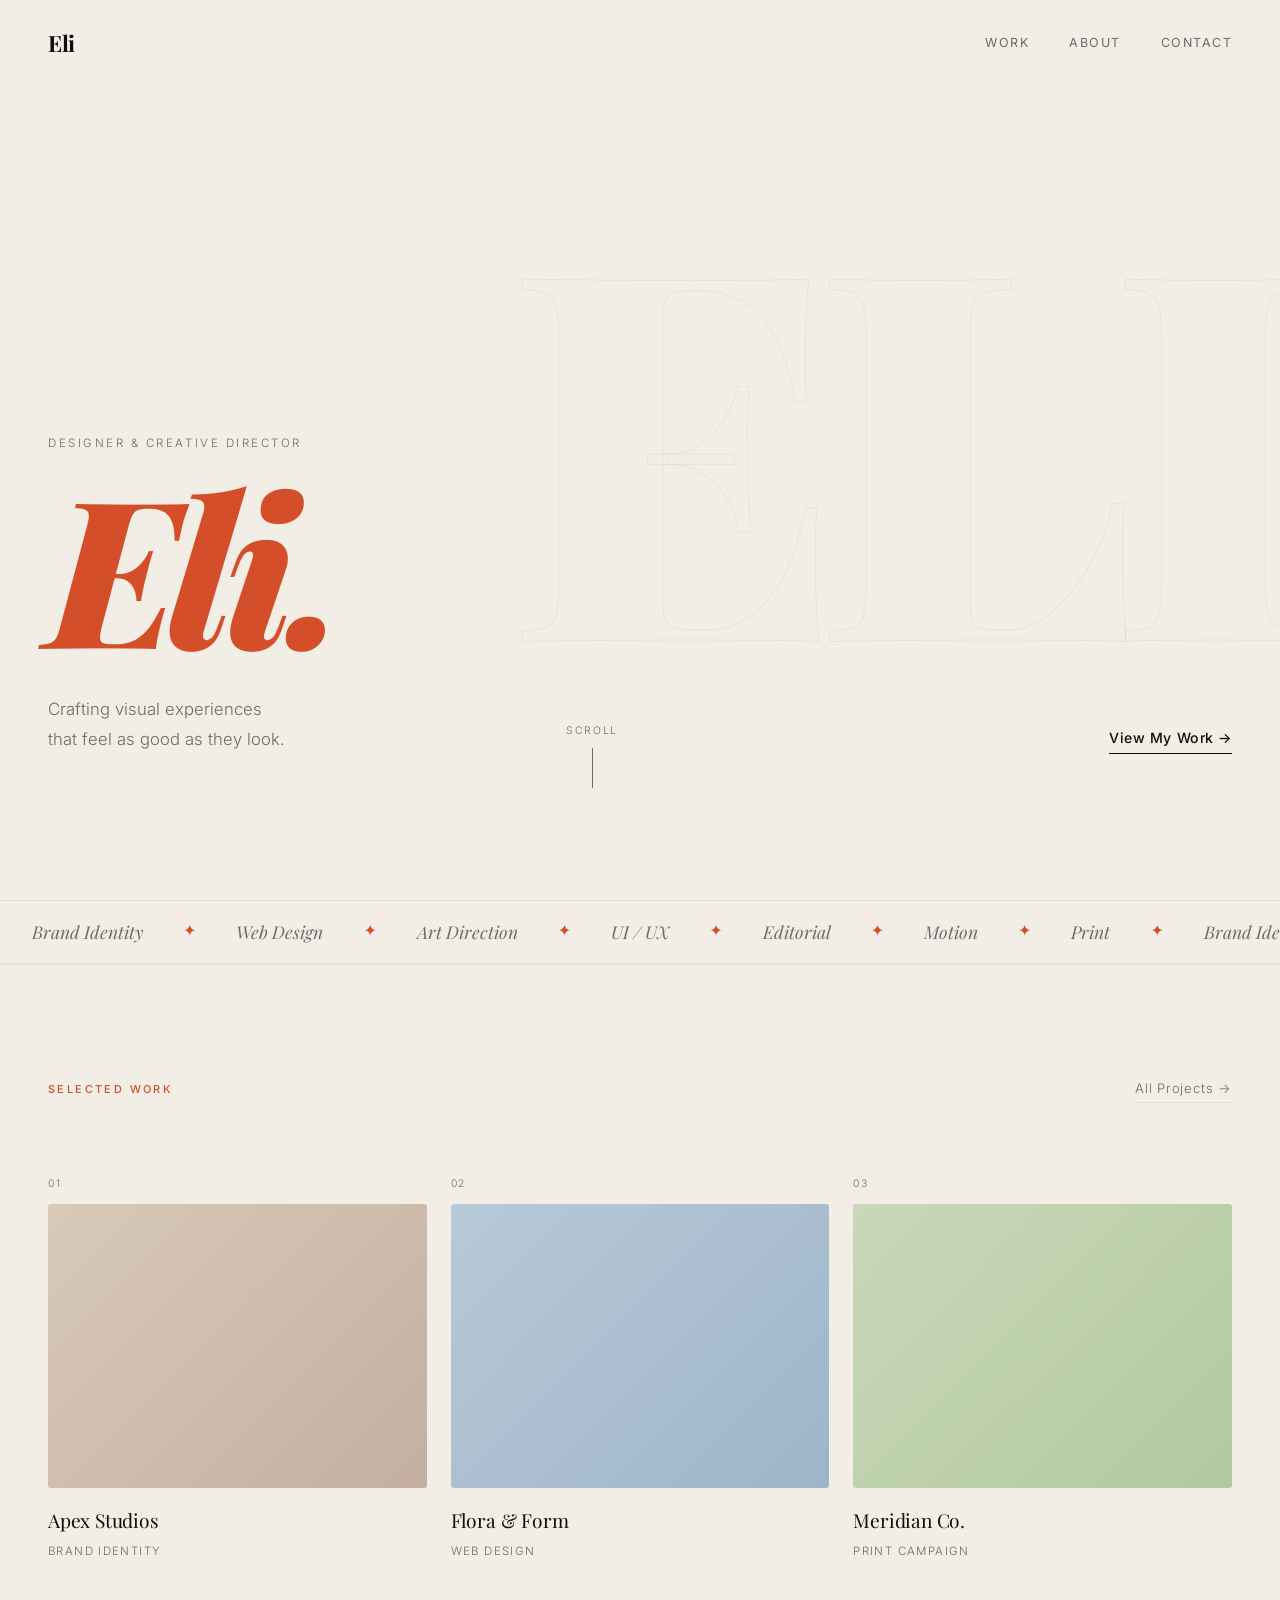
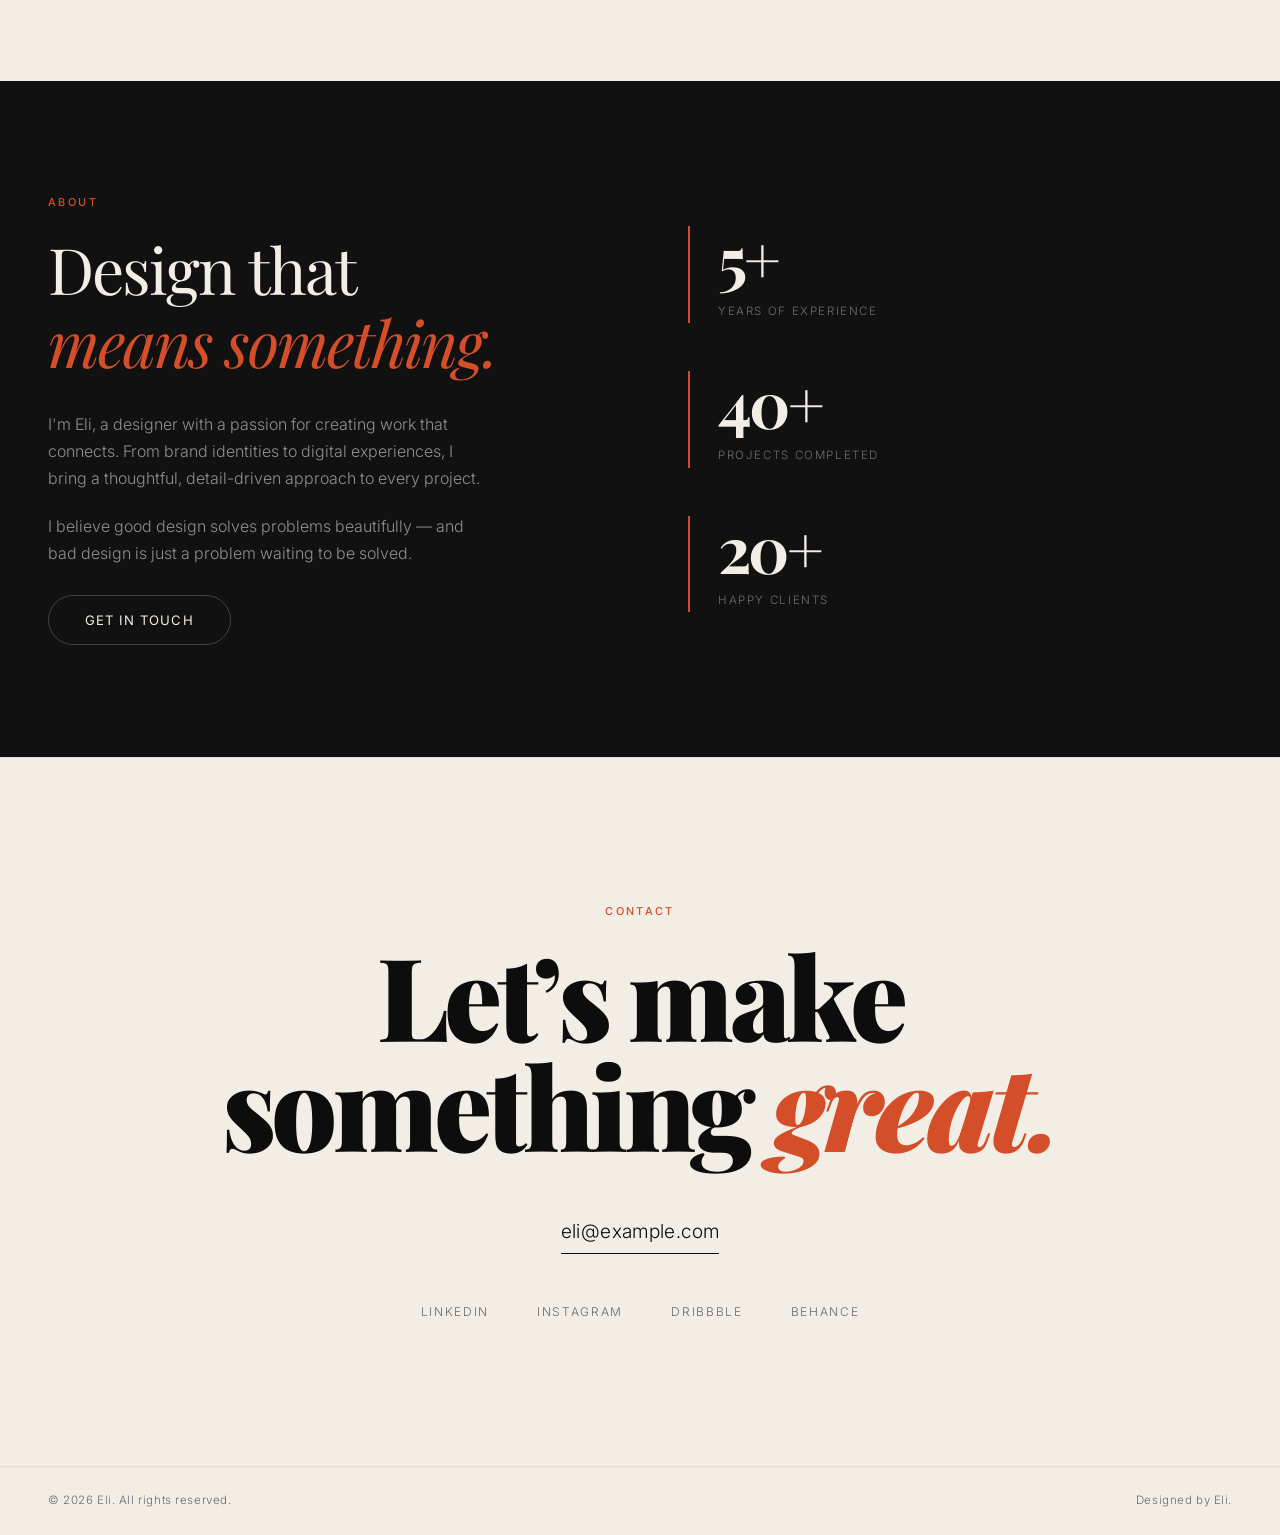
==== index.html @ 21c15f5b "first commit" ====
<!DOCTYPE html>
<html lang="en">
<head>
  <meta charset="UTF-8">
  <meta name="viewport" content="width=device-width, initial-scale=1.0">
  <meta name="description" content="Eli — Designer crafting visual experiences that feel as good as they look.">
  <title>Eli — Designer</title>
  <link rel="preconnect" href="https://fonts.googleapis.com">
  <link rel="preconnect" href="https://fonts.gstatic.com" crossorigin>
  <link href="https://fonts.googleapis.com/css2?family=Playfair+Display:ital,wght@0,400;0,700;0,900;1,400;1,700&family=Inter:wght@300;400;500&display=swap" rel="stylesheet">
  <link rel="stylesheet" href="css/style.css">
</head>
<body>

  <!-- ─── NAVIGATION ─── -->
  <nav class="nav">
    <a href="index.html" class="nav-logo">Eli</a>
    <div class="nav-links">
      <a href="pages/work/index.html">Work</a>
      <a href="pages/about/index.html">About</a>
      <a href="pages/contact/index.html">Contact</a>
    </div>
  </nav>

  <!-- ─── HERO ─── -->
  <section class="hero">
    <p class="hero-eyebrow">Designer &amp; Creative Director</p>
    <h1 class="hero-title"><em>Eli.</em></h1>
    <div class="hero-bottom">
      <p class="hero-sub">
        Crafting visual experiences<br>
        that feel as good as they look.
      </p>
      <a href="pages/work/index.html" class="hero-cta">View My Work &rarr;</a>
    </div>
    <span class="hero-scroll-hint">Scroll</span>
  </section>

  <!-- ─── MARQUEE TICKER ─── -->
  <div class="ticker" aria-hidden="true">
    <div class="ticker-track">
      <span class="ticker-item">Brand Identity</span><span class="ticker-sep">✦</span>
      <span class="ticker-item">Web Design</span><span class="ticker-sep">✦</span>
      <span class="ticker-item">Art Direction</span><span class="ticker-sep">✦</span>
      <span class="ticker-item">UI / UX</span><span class="ticker-sep">✦</span>
      <span class="ticker-item">Editorial</span><span class="ticker-sep">✦</span>
      <span class="ticker-item">Motion</span><span class="ticker-sep">✦</span>
      <span class="ticker-item">Print</span><span class="ticker-sep">✦</span>
      <!-- duplicate for seamless loop -->
      <span class="ticker-item">Brand Identity</span><span class="ticker-sep">✦</span>
      <span class="ticker-item">Web Design</span><span class="ticker-sep">✦</span>
      <span class="ticker-item">Art Direction</span><span class="ticker-sep">✦</span>
      <span class="ticker-item">UI / UX</span><span class="ticker-sep">✦</span>
      <span class="ticker-item">Editorial</span><span class="ticker-sep">✦</span>
      <span class="ticker-item">Motion</span><span class="ticker-sep">✦</span>
      <span class="ticker-item">Print</span><span class="ticker-sep">✦</span>
    </div>
  </div>

  <!-- ─── SELECTED WORK ─── -->
  <section class="section" id="work">
    <div class="section-header">
      <span class="section-label">Selected Work</span>
      <a href="pages/work/index.html" class="section-link">All Projects &rarr;</a>
    </div>

    <div class="work-grid">

      <article class="work-card">
        <div class="work-card-num">01</div>
        <div class="work-card-img" style="background: linear-gradient(135deg, #D8C9B8 0%, #C4AFA0 100%);"></div>
        <div class="work-card-info">
          <h3>Apex Studios</h3>
          <p>Brand Identity</p>
        </div>
      </article>

      <article class="work-card">
        <div class="work-card-num">02</div>
        <div class="work-card-img" style="background: linear-gradient(135deg, #B8C9D8 0%, #9EB5C8 100%);"></div>
        <div class="work-card-info">
          <h3>Flora &amp; Form</h3>
          <p>Web Design</p>
        </div>
      </article>

      <article class="work-card">
        <div class="work-card-num">03</div>
        <div class="work-card-img" style="background: linear-gradient(135deg, #C9D8B8 0%, #B2C9A0 100%);"></div>
        <div class="work-card-info">
          <h3>Meridian Co.</h3>
          <p>Print Campaign</p>
        </div>
      </article>

    </div>
  </section>

  <!-- ─── ABOUT ─── -->
  <section class="section section-about" id="about">
    <div class="about-grid">

      <div class="about-text">
        <span class="section-label">About</span>
        <h2 class="about-heading">Design that<br><em>means something.</em></h2>
        <p>I'm Eli, a designer with a passion for creating work that connects. From brand identities to digital experiences, I bring a thoughtful, detail-driven approach to every project.</p>
        <p>I believe good design solves problems beautifully — and bad design is just a problem waiting to be solved.</p>
        <a href="pages/contact/index.html" class="btn-outline">Get in Touch</a>
      </div>

      <div class="about-stats">
        <div class="about-stat">
          <span class="stat-num">5+</span>
          <span class="stat-label">Years of Experience</span>
        </div>
        <div class="about-stat">
          <span class="stat-num">40+</span>
          <span class="stat-label">Projects Completed</span>
        </div>
        <div class="about-stat">
          <span class="stat-num">20+</span>
          <span class="stat-label">Happy Clients</span>
        </div>
      </div>

    </div>
  </section>

  <!-- ─── CONTACT ─── -->
  <section class="section section-contact" id="contact">
    <span class="section-label">Contact</span>
    <h2 class="contact-heading">
      Let&rsquo;s make<br>something <em>great.</em>
    </h2>
    <a href="mailto:eli@example.com" class="contact-email">eli@example.com</a>
    <div class="contact-socials">
      <a href="#">LinkedIn</a>
      <a href="#">Instagram</a>
      <a href="#">Dribbble</a>
      <a href="#">Behance</a>
    </div>
  </section>

  <!-- ─── FOOTER ─── -->
  <footer class="footer">
    <span>&copy; 2026 Eli. All rights reserved.</span>
    <span>Designed by Eli.</span>
  </footer>

</body>
</html>
---- css/style.css ----
/* ─────────────────────────────────────────
   ELI — Personal Site
   ───────────────────────────────────────── */

/* RESET & BASE */
*, *::before, *::after {
  box-sizing: border-box;
  margin: 0;
  padding: 0;
}

:root {
  --cream:   #F2EDE5;
  --white:   #FFFFFF;
  --black:   #0D0D0D;
  --accent:  #D44E2A;
  --gray:    #6B6B6B;
  --light:   #E2DDD6;
  --dark-bg: #111111;

  --serif: 'Playfair Display', Georgia, serif;
  --sans:  'Inter', system-ui, -apple-system, sans-serif;
}

html {
  scroll-behavior: smooth;
  -webkit-font-smoothing: antialiased;
}

body {
  background: var(--cream);
  color: var(--black);
  font-family: var(--sans);
  font-weight: 300;
  line-height: 1.7;
  overflow-x: hidden;
}

a {
  color: inherit;
  text-decoration: none;
}

img {
  display: block;
  max-width: 100%;
}

/* ─── NAVIGATION ─── */
.nav {
  position: fixed;
  top: 0;
  left: 0;
  right: 0;
  z-index: 100;
  display: flex;
  justify-content: space-between;
  align-items: center;
  padding: 1.5rem 3rem;
  background: rgba(242, 237, 229, 0.85);
  backdrop-filter: blur(18px);
  -webkit-backdrop-filter: blur(18px);
  border-bottom: 1px solid transparent;
}

.nav-logo {
  font-family: var(--serif);
  font-size: 1.4rem;
  font-weight: 700;
  letter-spacing: -0.02em;
}

.nav-links {
  display: flex;
  gap: 2.5rem;
}

.nav-links a {
  font-size: 0.78rem;
  font-weight: 400;
  letter-spacing: 0.12em;
  text-transform: uppercase;
  color: var(--gray);
  position: relative;
  transition: color 0.3s;
}

.nav-links a::after {
  content: '';
  position: absolute;
  bottom: -3px;
  left: 0;
  width: 0;
  height: 1px;
  background: var(--black);
  transition: width 0.3s ease;
}

.nav-links a:hover {
  color: var(--black);
}

.nav-links a:hover::after {
  width: 100%;
}


/* ─── HERO ─── */
.hero {
  min-height: 100vh;
  display: flex;
  flex-direction: column;
  justify-content: flex-end;
  padding: 4rem 3rem 5rem;
  position: relative;
  overflow: hidden;
}

.hero-eyebrow {
  font-size: 0.72rem;
  letter-spacing: 0.22em;
  text-transform: uppercase;
  color: var(--gray);
  margin-bottom: 1.25rem;
  animation: fadeUp 0.9s ease both;
}

.hero-title {
  font-family: var(--serif);
  font-size: clamp(5.5rem, 16vw, 16rem);
  font-weight: 900;
  line-height: 0.88;
  letter-spacing: -0.04em;
  margin-bottom: 2.5rem;
  animation: fadeUp 0.9s 0.1s ease both;
}

.hero-title em {
  font-style: italic;
  color: var(--accent);
}

.hero-bottom {
  display: flex;
  align-items: flex-end;
  justify-content: space-between;
  gap: 2rem;
  flex-wrap: wrap;
}

.hero-sub {
  font-size: 1.05rem;
  color: var(--gray);
  max-width: 36ch;
  line-height: 1.8;
  animation: fadeUp 0.9s 0.2s ease both;
}

.hero-cta {
  display: inline-flex;
  align-items: center;
  gap: 0.6rem;
  font-size: 0.88rem;
  font-weight: 500;
  letter-spacing: 0.04em;
  border-bottom: 1.5px solid var(--black);
  padding-bottom: 0.2rem;
  transition: gap 0.35s ease;
  white-space: nowrap;
  animation: fadeUp 0.9s 0.3s ease both;
}

.hero-cta:hover {
  gap: 1.2rem;
}

.hero-scroll-hint {
  position: absolute;
  bottom: 2rem;
  right: 3rem;
  display: flex;
  flex-direction: column;
  align-items: center;
  gap: 0.5rem;
  font-size: 0.65rem;
  letter-spacing: 0.15em;
  text-transform: uppercase;
  color: var(--gray);
  animation: fadeUp 0.9s 0.5s ease both;
}

.hero-scroll-hint::after {
  content: '';
  display: block;
  width: 1px;
  height: 40px;
  background: var(--gray);
  animation: lineGrow 2s 1s ease-out both;
}

@keyframes lineGrow {
  from { height: 0; opacity: 0; }
  to   { height: 40px; opacity: 1; }
}

/* hero decorative background counter */
.hero::before {
  content: 'ELI';
  position: absolute;
  top: 50%;
  right: -0.02em;
  transform: translateY(-54%);
  font-family: var(--serif);
  font-size: clamp(20rem, 40vw, 50rem);
  font-weight: 900;
  line-height: 1;
  letter-spacing: -0.05em;
  color: transparent;
  -webkit-text-stroke: 1px rgba(0,0,0,0.05);
  pointer-events: none;
  user-select: none;
  z-index: 0;
}

.hero > * {
  position: relative;
  z-index: 1;
}


/* ─── ANIMATED TICKER / MARQUEE ─── */
.ticker {
  border-top: 1px solid var(--light);
  border-bottom: 1px solid var(--light);
  padding: 1rem 0;
  overflow: hidden;
  white-space: nowrap;
}

.ticker-track {
  display: inline-flex;
  gap: 0;
  animation: ticker 20s linear infinite;
}

.ticker-item {
  font-family: var(--serif);
  font-size: 1.1rem;
  font-style: italic;
  color: var(--gray);
  padding: 0 2rem;
}

.ticker-sep {
  color: var(--accent);
  padding: 0 0.5rem;
}

@keyframes ticker {
  from { transform: translateX(0); }
  to   { transform: translateX(-50%); }
}


/* ─── SECTIONS (SHARED) ─── */
.section {
  padding: 7rem 3rem;
  border-top: 1px solid var(--light);
}

.section-label {
  font-size: 0.68rem;
  letter-spacing: 0.22em;
  text-transform: uppercase;
  color: var(--accent);
  font-weight: 500;
  display: block;
  margin-bottom: 1.25rem;
}

.section-header {
  display: flex;
  justify-content: space-between;
  align-items: baseline;
  margin-bottom: 3.5rem;
}

.section-link {
  font-size: 0.82rem;
  letter-spacing: 0.06em;
  color: var(--gray);
  border-bottom: 1px solid var(--light);
  padding-bottom: 2px;
  transition: color 0.3s, border-color 0.3s;
}

.section-link:hover {
  color: var(--black);
  border-color: var(--black);
}


/* ─── WORK GRID (HOME) ─── */
.work-grid {
  display: grid;
  grid-template-columns: repeat(3, 1fr);
  gap: 1.5rem;
}

.work-card {
  cursor: pointer;
  position: relative;
}

.work-card-num {
  font-size: 0.65rem;
  letter-spacing: 0.15em;
  color: var(--gray);
  margin-bottom: 0.75rem;
}

.work-card-img {
  width: 100%;
  aspect-ratio: 4 / 3;
  border-radius: 3px;
  transition: transform 0.5s ease, filter 0.5s ease;
  overflow: hidden;
}

.work-card:hover .work-card-img {
  transform: scale(0.97);
  filter: brightness(0.9);
}

.work-card-info {
  padding: 1rem 0 0.5rem;
}

.work-card-info h3 {
  font-family: var(--serif);
  font-size: 1.2rem;
  font-weight: 400;
  letter-spacing: -0.01em;
  margin-bottom: 0.3rem;
}

.work-card-info p {
  font-size: 0.72rem;
  letter-spacing: 0.12em;
  text-transform: uppercase;
  color: var(--gray);
}


/* ─── ABOUT (DARK) ─── */
.section-about {
  background: var(--dark-bg);
  color: var(--cream);
  border-top: none;
}

.about-grid {
  display: grid;
  grid-template-columns: 1fr 1fr;
  gap: 6rem;
  align-items: center;
}

.about-text .section-label {
  color: var(--accent);
}

.about-heading {
  font-family: var(--serif);
  font-size: clamp(2.8rem, 5vw, 4.5rem);
  font-weight: 400;
  line-height: 1.15;
  letter-spacing: -0.03em;
  margin: 0.75rem 0 2rem;
}

.about-heading em {
  font-style: italic;
  color: var(--accent);
}

.about-text p {
  color: #909090;
  margin-bottom: 1.25rem;
  max-width: 44ch;
  font-size: 1rem;
}

.btn-outline {
  display: inline-block;
  margin-top: 0.5rem;
  padding: 0.8rem 2.25rem;
  border: 1px solid rgba(255, 255, 255, 0.2);
  border-radius: 100px;
  font-size: 0.82rem;
  font-weight: 400;
  letter-spacing: 0.08em;
  text-transform: uppercase;
  transition: background 0.35s, color 0.35s, border-color 0.35s;
}

.btn-outline:hover {
  background: var(--cream);
  color: var(--black);
  border-color: var(--cream);
}

.about-stats {
  display: flex;
  flex-direction: column;
  gap: 3rem;
}

.about-stat {
  border-left: 2px solid var(--accent);
  padding-left: 1.75rem;
}

.stat-num {
  display: block;
  font-family: var(--serif);
  font-size: 4rem;
  font-weight: 700;
  line-height: 1;
  letter-spacing: -0.04em;
  margin-bottom: 0.35rem;
}

.stat-label {
  font-size: 0.72rem;
  letter-spacing: 0.14em;
  text-transform: uppercase;
  color: #707070;
}


/* ─── CONTACT ─── */
.section-contact {
  text-align: center;
  padding: 9rem 3rem;
  border-top: 1px solid var(--light);
}

.contact-heading {
  font-family: var(--serif);
  font-size: clamp(3.5rem, 9vw, 8rem);
  font-weight: 900;
  line-height: 0.95;
  letter-spacing: -0.04em;
  margin: 0.75rem 0 3.5rem;
}

.contact-heading em {
  font-style: italic;
  color: var(--accent);
}

.contact-email {
  display: inline-block;
  font-size: 1.2rem;
  letter-spacing: 0.02em;
  border-bottom: 1.5px solid var(--black);
  padding-bottom: 0.3rem;
  margin-bottom: 3rem;
  transition: color 0.3s, border-color 0.3s;
}

.contact-email:hover {
  color: var(--accent);
  border-color: var(--accent);
}

.contact-socials {
  display: flex;
  justify-content: center;
  gap: 3rem;
}

.contact-socials a {
  font-size: 0.75rem;
  letter-spacing: 0.14em;
  text-transform: uppercase;
  color: var(--gray);
  transition: color 0.3s;
}

.contact-socials a:hover {
  color: var(--black);
}


/* ─── FOOTER ─── */
.footer {
  display: flex;
  justify-content: space-between;
  align-items: center;
  padding: 1.5rem 3rem;
  border-top: 1px solid var(--light);
  font-size: 0.72rem;
  color: var(--gray);
  letter-spacing: 0.05em;
}

.footer a {
  transition: color 0.3s;
}

.footer a:hover {
  color: var(--black);
}


/* ─── WORK PAGE ─── */
.work-page-hero {
  padding: 11rem 3rem 4rem;
  border-bottom: 1px solid var(--light);
}

.work-page-hero h1 {
  font-family: var(--serif);
  font-size: clamp(4rem, 10vw, 9rem);
  font-weight: 900;
  letter-spacing: -0.04em;
  line-height: 0.9;
  margin-bottom: 2rem;
}

.work-page-hero p {
  color: var(--gray);
  max-width: 52ch;
  font-size: 1.05rem;
  line-height: 1.8;
}

.project-grid {
  display: grid;
  grid-template-columns: repeat(2, 1fr);
  gap: 0;
}

.project-card {
  padding: 3rem;
  border-bottom: 1px solid var(--light);
  cursor: pointer;
  position: relative;
  transition: background 0.3s;
}

.project-card:nth-child(odd) {
  border-right: 1px solid var(--light);
}

.project-card:hover {
  background: rgba(255,255,255,0.4);
}

.project-card-img {
  width: 100%;
  aspect-ratio: 16 / 9;
  border-radius: 3px;
  margin-bottom: 1.75rem;
  transition: transform 0.5s ease;
  overflow: hidden;
}

.project-card:hover .project-card-img {
  transform: scale(0.98);
}

.project-meta {
  display: flex;
  justify-content: space-between;
  align-items: baseline;
  margin-bottom: 0.75rem;
}

.project-num {
  font-size: 0.65rem;
  letter-spacing: 0.15em;
  color: var(--gray);
}

.project-tag {
  font-size: 0.68rem;
  letter-spacing: 0.14em;
  text-transform: uppercase;
  color: var(--accent);
  font-weight: 500;
}

.project-card h3 {
  font-family: var(--serif);
  font-size: 1.6rem;
  font-weight: 400;
  letter-spacing: -0.02em;
  line-height: 1.2;
  margin-bottom: 0.5rem;
}

.project-card p {
  font-size: 0.9rem;
  color: var(--gray);
  max-width: 40ch;
}

.project-arrow {
  position: absolute;
  bottom: 3rem;
  right: 3rem;
  font-size: 1.1rem;
  color: var(--gray);
  transform: translateX(-8px);
  opacity: 0;
  transition: opacity 0.3s, transform 0.3s;
}

.project-card:hover .project-arrow {
  opacity: 1;
  transform: translateX(0);
}


/* ─── ABOUT PAGE ─── */
.about-page-hero {
  padding: 11rem 3rem 5rem;
  border-bottom: 1px solid var(--light);
}

.about-page-title {
  font-family: var(--serif);
  font-size: clamp(4.5rem, 11vw, 10rem);
  font-weight: 900;
  line-height: 0.9;
  letter-spacing: -0.04em;
  margin-top: 1.25rem;
}

.about-page-title em {
  font-style: italic;
  color: var(--accent);
}

.about-intro {
  display: grid;
  grid-template-columns: 1fr 1fr;
  gap: 6rem;
  padding: 6rem 3rem;
  border-bottom: 1px solid var(--light);
  align-items: start;
}

.about-img-placeholder {
  width: 100%;
  aspect-ratio: 3 / 4;
  border-radius: 4px;
  background: linear-gradient(160deg, #D8C9B8 0%, #B8A898 60%, #C4AFA0 100%);
}

.about-large-text {
  font-family: var(--serif);
  font-size: clamp(1.4rem, 2.5vw, 2rem);
  font-weight: 400;
  line-height: 1.4;
  letter-spacing: -0.02em;
  margin-bottom: 1.75rem;
}

.about-intro-text p {
  color: var(--gray);
  margin-bottom: 1.25rem;
  max-width: 48ch;
  font-size: 0.98rem;
}

.about-caps-section {
  border-top: 1px solid var(--light);
}

.caps-grid {
  display: grid;
  grid-template-columns: repeat(3, 1fr);
  gap: 3rem 4rem;
}

.cap-item {
  border-top: 1.5px solid var(--light);
  padding-top: 1.5rem;
}

.cap-num {
  display: block;
  font-size: 0.65rem;
  letter-spacing: 0.15em;
  color: var(--gray);
  margin-bottom: 0.9rem;
}

.cap-item h3 {
  font-family: var(--serif);
  font-size: 1.3rem;
  font-weight: 400;
  letter-spacing: -0.02em;
  margin-bottom: 0.6rem;
}

.cap-item p {
  font-size: 0.88rem;
  color: var(--gray);
  line-height: 1.75;
  max-width: 32ch;
}

.section-dark {
  background: var(--dark-bg);
  color: var(--cream);
  border-top: none;
}

.section-dark .section-label {
  color: var(--accent);
}

.about-experience {
  padding: 6rem 3rem;
}

.timeline {
  margin-top: 3rem;
  display: flex;
  flex-direction: column;
  gap: 0;
}

.timeline-item {
  display: grid;
  grid-template-columns: 220px 1fr;
  gap: 2rem;
  padding: 2.5rem 0;
  border-top: 1px solid rgba(255,255,255,0.1);
}

.timeline-year {
  font-size: 0.75rem;
  letter-spacing: 0.1em;
  color: #707070;
  padding-top: 0.25rem;
}

.timeline-content h3 {
  font-family: var(--serif);
  font-size: 1.5rem;
  font-weight: 400;
  letter-spacing: -0.02em;
  margin-bottom: 0.25rem;
}

.timeline-place {
  display: block;
  font-size: 0.78rem;
  letter-spacing: 0.1em;
  text-transform: uppercase;
  color: var(--accent);
  margin-bottom: 0.9rem;
}

.timeline-content p {
  font-size: 0.92rem;
  color: #909090;
  max-width: 52ch;
  line-height: 1.75;
}

.about-cta-band {
  display: flex;
  justify-content: space-between;
  align-items: center;
  padding: 4rem 3rem;
  border-top: 1px solid var(--light);
  border-bottom: 1px solid var(--light);
  gap: 2rem;
  flex-wrap: wrap;
}

.about-cta-text {
  font-family: var(--serif);
  font-size: clamp(1.8rem, 3.5vw, 3rem);
  font-weight: 400;
  letter-spacing: -0.02em;
}


/* ─── CONTACT PAGE ─── */
.contact-page-hero {
  padding: 11rem 3rem 5rem;
  border-bottom: 1px solid var(--light);
}

.contact-page-title {
  font-family: var(--serif);
  font-size: clamp(4.5rem, 11vw, 10rem);
  font-weight: 900;
  line-height: 0.9;
  letter-spacing: -0.04em;
  margin: 1.25rem 0 2rem;
}

.contact-page-title em {
  font-style: italic;
  color: var(--accent);
}

.contact-page-sub {
  font-size: 1.05rem;
  color: var(--gray);
  line-height: 1.8;
}

.contact-body {
  display: grid;
  grid-template-columns: 1fr 1.6fr;
  gap: 0;
  min-height: 70vh;
}

.contact-direct {
  padding: 5rem 3rem;
  border-right: 1px solid var(--light);
  display: flex;
  flex-direction: column;
  gap: 3rem;
}

.contact-direct-group {
  display: flex;
  flex-direction: column;
  gap: 0.5rem;
}

.contact-direct-label {
  font-size: 0.68rem;
  letter-spacing: 0.18em;
  text-transform: uppercase;
  color: var(--gray);
}

.contact-direct-value {
  font-size: 1rem;
  font-weight: 400;
  letter-spacing: -0.01em;
  transition: color 0.3s;
}

a.contact-direct-value {
  border-bottom: 1.5px solid var(--black);
  padding-bottom: 1px;
  display: inline-block;
}

a.contact-direct-value:hover {
  color: var(--accent);
  border-color: var(--accent);
}

.contact-available {
  display: inline-flex;
  align-items: center;
  gap: 0.55rem;
  color: #3A9E6F;
}

.avail-dot {
  display: inline-block;
  width: 7px;
  height: 7px;
  background: #3A9E6F;
  border-radius: 50%;
  animation: pulse 2.4s ease-in-out infinite;
}

@keyframes pulse {
  0%, 100% { opacity: 1; transform: scale(1); }
  50% { opacity: 0.5; transform: scale(0.75); }
}

.contact-social-list {
  display: flex;
  flex-direction: column;
  gap: 0.75rem;
}

.contact-social-links {
  display: flex;
  flex-direction: column;
  gap: 0.5rem;
}

.contact-social-links a {
  font-size: 0.88rem;
  color: var(--gray);
  transition: color 0.3s;
}

.contact-social-links a:hover {
  color: var(--black);
}

.contact-form {
  padding: 5rem 4rem;
  display: flex;
  flex-direction: column;
  gap: 1.75rem;
}

.form-row {
  display: grid;
  grid-template-columns: 1fr 1fr;
  gap: 1.5rem;
}

.form-group {
  display: flex;
  flex-direction: column;
  gap: 0.5rem;
}

.form-group label {
  font-size: 0.68rem;
  letter-spacing: 0.15em;
  text-transform: uppercase;
  color: var(--gray);
}

.form-group input,
.form-group textarea {
  background: transparent;
  border: none;
  border-bottom: 1.5px solid var(--light);
  padding: 0.75rem 0;
  font-family: var(--sans);
  font-size: 0.95rem;
  font-weight: 300;
  color: var(--black);
  outline: none;
  transition: border-color 0.3s;
  resize: vertical;
  width: 100%;
}

.form-group input::placeholder,
.form-group textarea::placeholder {
  color: #BBBBB9;
}

.form-group input:focus,
.form-group textarea:focus {
  border-color: var(--black);
}

.form-submit {
  align-self: flex-start;
  display: inline-flex;
  align-items: center;
  gap: 0.7rem;
  background: var(--black);
  color: var(--cream);
  border: none;
  padding: 1rem 2.5rem;
  font-family: var(--sans);
  font-size: 0.82rem;
  font-weight: 400;
  letter-spacing: 0.08em;
  text-transform: uppercase;
  cursor: pointer;
  border-radius: 100px;
  transition: background 0.35s, color 0.35s, gap 0.35s;
}

.form-submit:hover {
  background: var(--accent);
  gap: 1.2rem;
}


/* ─── ANIMATIONS ─── */
@keyframes fadeUp {
  from {
    opacity: 0;
    transform: translateY(28px);
  }
  to {
    opacity: 1;
    transform: translateY(0);
  }
}


/* ─── RESPONSIVE ─── */
@media (max-width: 900px) {
  .nav {
    padding: 1.25rem 1.5rem;
  }

  .nav-links {
    gap: 1.5rem;
  }

  .hero {
    padding: 2rem 1.5rem 4rem;
  }

  .hero-scroll-hint {
    display: none;
  }

  .section {
    padding: 5rem 1.5rem;
  }

  .work-grid {
    grid-template-columns: 1fr 1fr;
  }

  .about-grid {
    grid-template-columns: 1fr;
    gap: 3rem;
  }

  .about-stats {
    flex-direction: row;
    flex-wrap: wrap;
    gap: 2rem;
  }

  .section-contact {
    padding: 6rem 1.5rem;
  }

  .project-grid {
    grid-template-columns: 1fr;
  }

  .project-card:nth-child(odd) {
    border-right: none;
  }

  .work-page-hero {
    padding: 8rem 1.5rem 3rem;
  }

  .footer {
    padding: 1.25rem 1.5rem;
    flex-direction: column;
    gap: 0.5rem;
    text-align: center;
  }

  /* About page */
  .about-page-hero {
    padding: 8rem 1.5rem 3rem;
  }

  .about-intro {
    grid-template-columns: 1fr;
    gap: 2.5rem;
    padding: 4rem 1.5rem;
  }

  .caps-grid {
    grid-template-columns: 1fr 1fr;
    gap: 2rem;
  }

  .about-experience {
    padding: 4rem 1.5rem;
  }

  .timeline-item {
    grid-template-columns: 1fr;
    gap: 0.5rem;
  }

  .about-cta-band {
    padding: 3rem 1.5rem;
    flex-direction: column;
    align-items: flex-start;
  }

  /* Contact page */
  .contact-page-hero {
    padding: 8rem 1.5rem 3rem;
  }

  .contact-body {
    grid-template-columns: 1fr;
  }

  .contact-direct {
    padding: 3rem 1.5rem;
    border-right: none;
    border-bottom: 1px solid var(--light);
  }

  .contact-form {
    padding: 3rem 1.5rem;
  }

  .form-row {
    grid-template-columns: 1fr;
  }
}

@media (max-width: 580px) {
  .work-grid {
    grid-template-columns: 1fr;
  }

  .contact-socials {
    gap: 1.5rem;
  }

  .section-header {
    flex-direction: column;
    gap: 0.75rem;
  }

  .caps-grid {
    grid-template-columns: 1fr;
  }
}
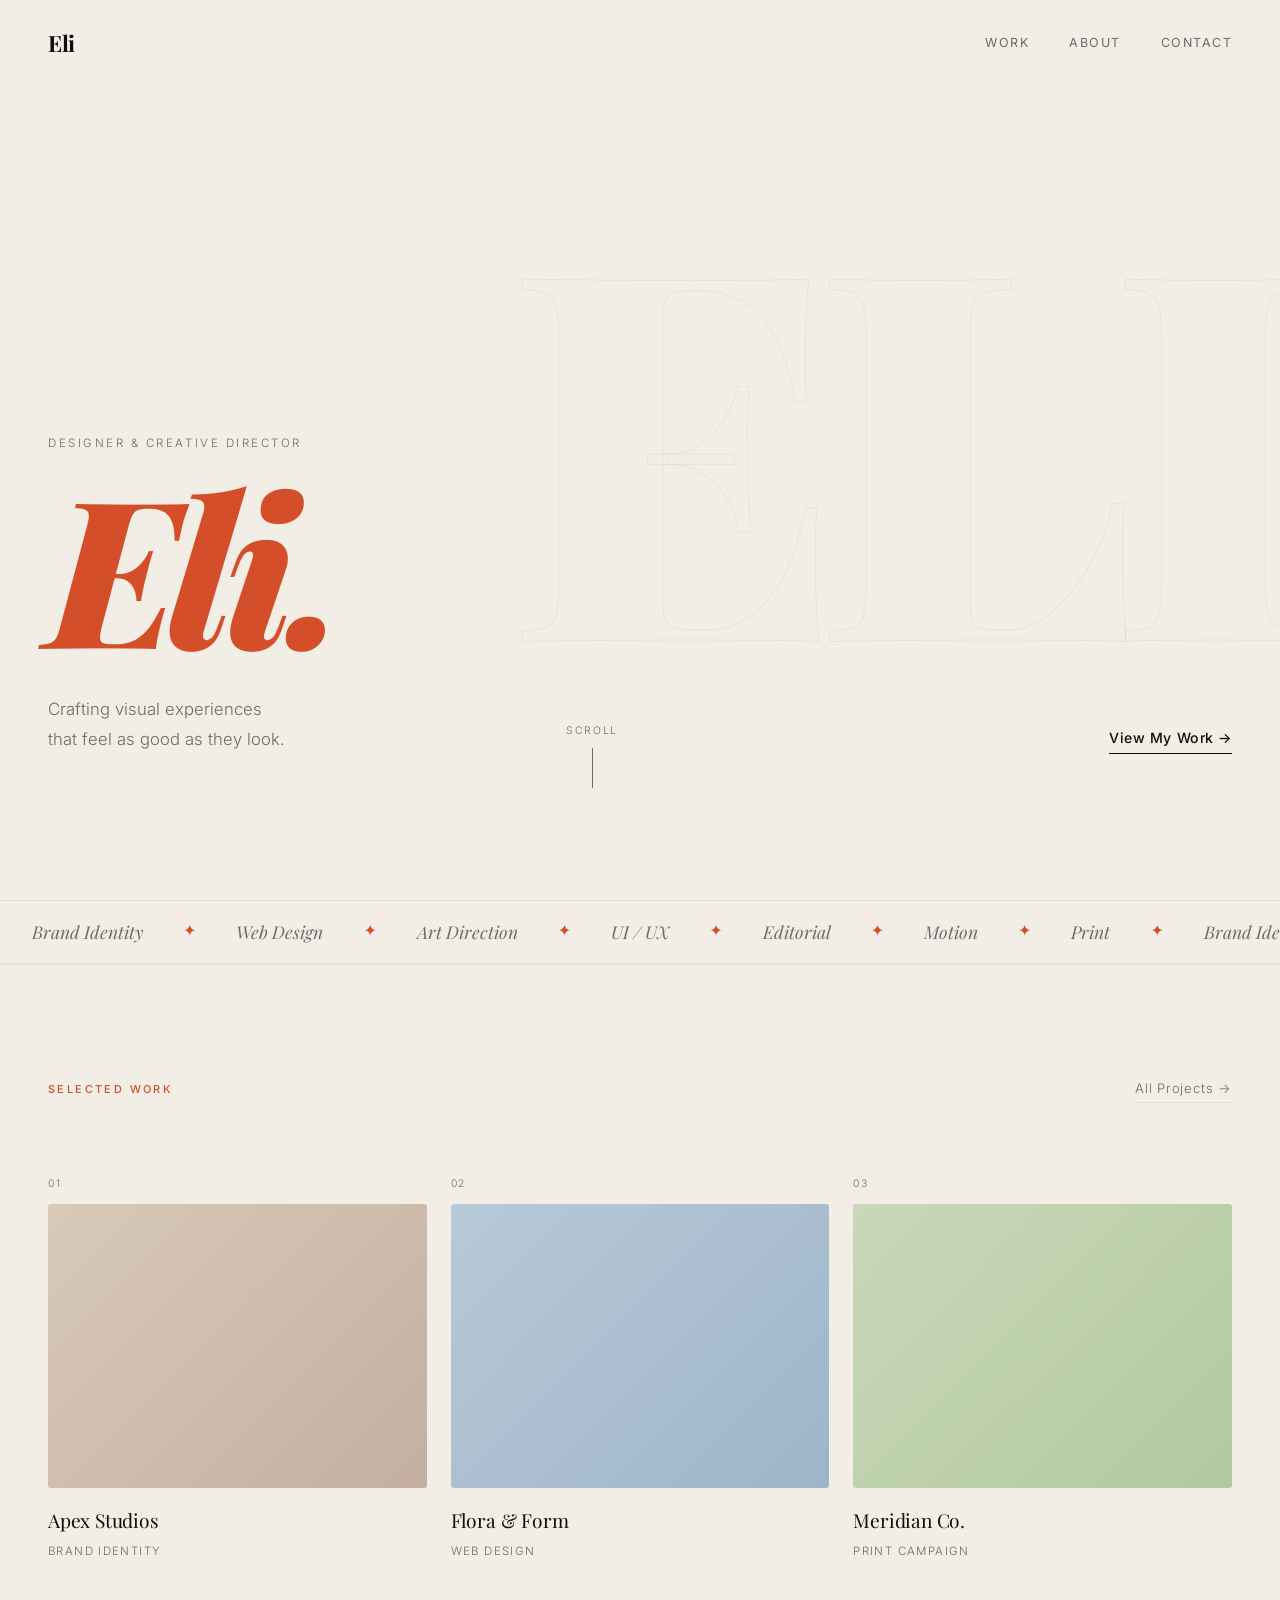
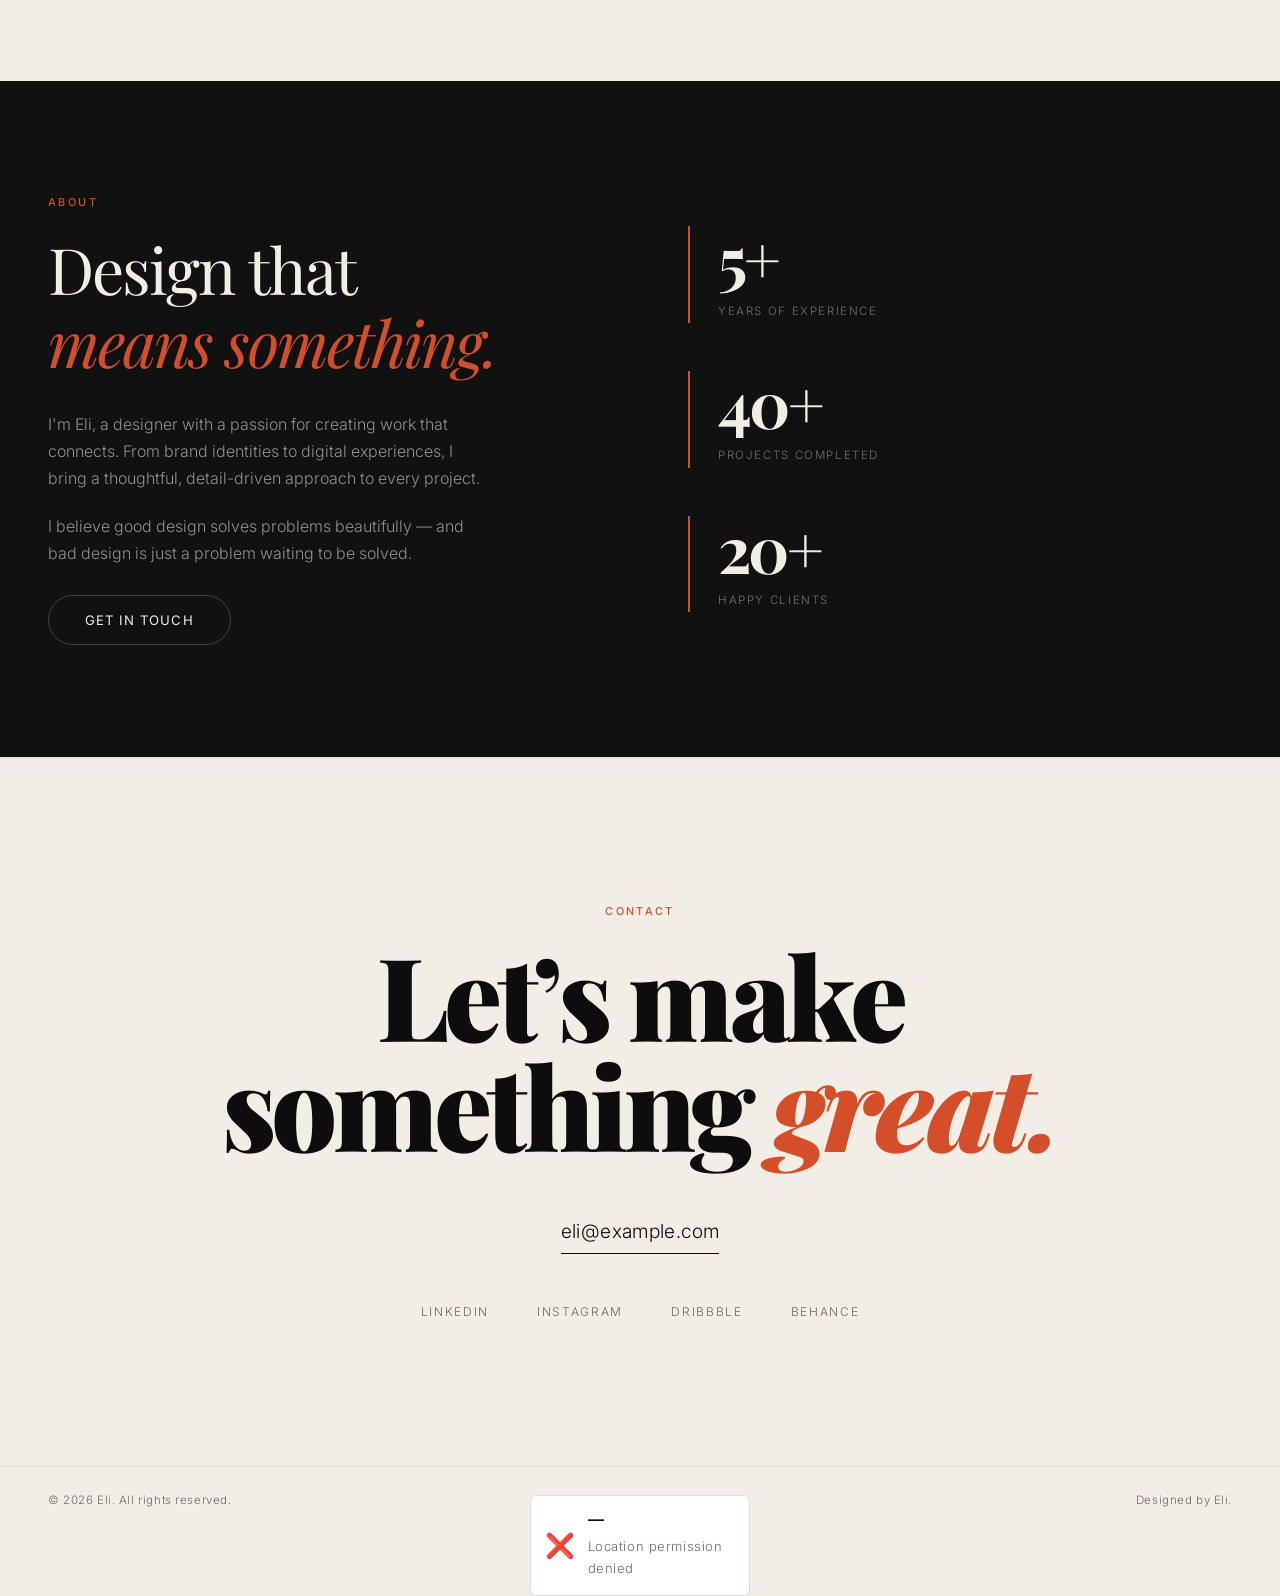
==== commit 1127fd4a: "weather widget" ====
--- a/index.html
+++ b/index.html
@@ -9,6 +9,20 @@
   <link rel="preconnect" href="https://fonts.gstatic.com" crossorigin>
   <link href="https://fonts.googleapis.com/css2?family=Playfair+Display:ital,wght@0,400;0,700;0,900;1,400;1,700&family=Inter:wght@300;400;500&display=swap" rel="stylesheet">
   <link rel="stylesheet" href="css/style.css">
+  <style>
+    /* Minimal weather styles that reuse site variables for a cohesive look */
+    .weather-card{display:inline-flex;align-items:center;gap:12px;background:var(--white);padding:10px 14px;border-radius:6px;border:1px solid var(--light);font-family:var(--sans);color:var(--black);max-width:220px}
+    .weather-emoji{font-size:24px;line-height:1}
+    .weather-info{display:flex;flex-direction:column}
+    .weather-temp{font-weight:600;font-size:16px}
+    .weather-desc{font-size:13px;color:var(--gray);margin-top:2px}
+    .weather-meta{font-size:11px;color:#909090;margin-top:6px}
+    @media (max-width:720px){.weather-card{max-width:160px;padding:8px 10px}}
+    /* center the widget in the footer on the homepage */
+    .footer{position:relative}
+    .footer .footer-weather{position:absolute;left:50%;top:calc(1.5rem + 4px);transform:translateX(-50%);z-index:2}
+    @media (max-width:720px){.footer .footer-weather{position:static;margin-top:0.75rem;transform:none}}
+  </style>
 </head>
 <body>
 
@@ -145,7 +159,74 @@
   <footer class="footer">
     <span>&copy; 2026 Eli. All rights reserved.</span>
     <span>Designed by Eli.</span>
+    <!-- Footer-centered weather widget (homepage only) -->
+    <div id="weather" class="weather-card footer-weather" aria-live="polite" title="Current weather based on your browser location">
+      <div class="weather-emoji" id="weather-emoji">⏳</div>
+      <div class="weather-info">
+        <div class="weather-temp" id="weather-temp">—°F</div>
+        <div class="weather-desc" id="weather-desc">Loading…</div>
+        <div class="weather-meta" id="weather-meta"></div>
+      </div>
+    </div>
   </footer>
-
+</body>
+<script>
+// Weather widget: fetches current weather from Open-Meteo using browser geolocation
+(function(){
+  const elTemp = document.getElementById('weather-temp');
+  const elDesc = document.getElementById('weather-desc');
+  const elEmoji = document.getElementById('weather-emoji');
+  const elMeta = document.getElementById('weather-meta');
+
+  function codeToEmoji(code){
+    if(code === 0) return '☀️';
+    if(code >= 1 && code <= 3) return '🌤️';
+    if(code >= 45 && code <= 48) return '🌫️';
+    if((code >= 51 && code <= 67) || (code >= 80 && code <= 82)) return '🌧️';
+    if(code >= 71 && code <= 77) return '❄️';
+    if(code >= 95 && code <= 99) return '⛈️';
+    return '☁️';
+  }
+
+  function codeToDesc(code){
+    if(code === 0) return 'Clear';
+    if(code >= 1 && code <= 3) return 'Partly cloudy';
+    if(code >= 45 && code <= 48) return 'Fog';
+    if((code >= 51 && code <= 67) || (code >= 80 && code <= 82)) return 'Rain';
+    if(code >= 71 && code <= 77) return 'Snow';
+    if(code >= 95 && code <= 99) return 'Thunderstorm';
+    return 'Cloudy';
+  }
+
+  function setLoading(){ elTemp.textContent='—°F'; elDesc.textContent='Loading…'; elEmoji.textContent='⏳'; elMeta.textContent=''; }
+  function setError(msg){ elTemp.textContent='—'; elDesc.textContent=msg; elEmoji.textContent='❌'; elMeta.textContent=''; }
+
+  setLoading();
+
+  if(!navigator.geolocation){ setError('Geolocation not supported'); return; }
+
+  navigator.geolocation.getCurrentPosition(async (pos) => {
+    try{
+      const lat = pos.coords.latitude;
+      const lon = pos.coords.longitude;
+      const url = `https://api.open-meteo.com/v1/forecast?latitude=${lat}&longitude=${lon}&current_weather=true&temperature_unit=fahrenheit&timezone=auto`;
+      const resp = await fetch(url);
+      if(!resp.ok) throw new Error('Network error');
+      const data = await resp.json();
+      const cw = data.current_weather;
+      if(!cw) throw new Error('No current weather');
+      const temp = Math.round(cw.temperature);
+      const code = cw.weathercode;
+      elTemp.textContent = `${temp}°F`;
+      elEmoji.textContent = codeToEmoji(code);
+      elDesc.textContent = codeToDesc(code);
+      elMeta.textContent = `Lat ${lat.toFixed(2)}, Lon ${lon.toFixed(2)}`;
+    }catch(e){ setError('Unable to fetch weather'); }
+  }, (err)=>{
+    setError('Location permission denied');
+  }, {timeout:10000, maximumAge:600000});
+})();
+</script>
+</body>
 </body>
 </html>
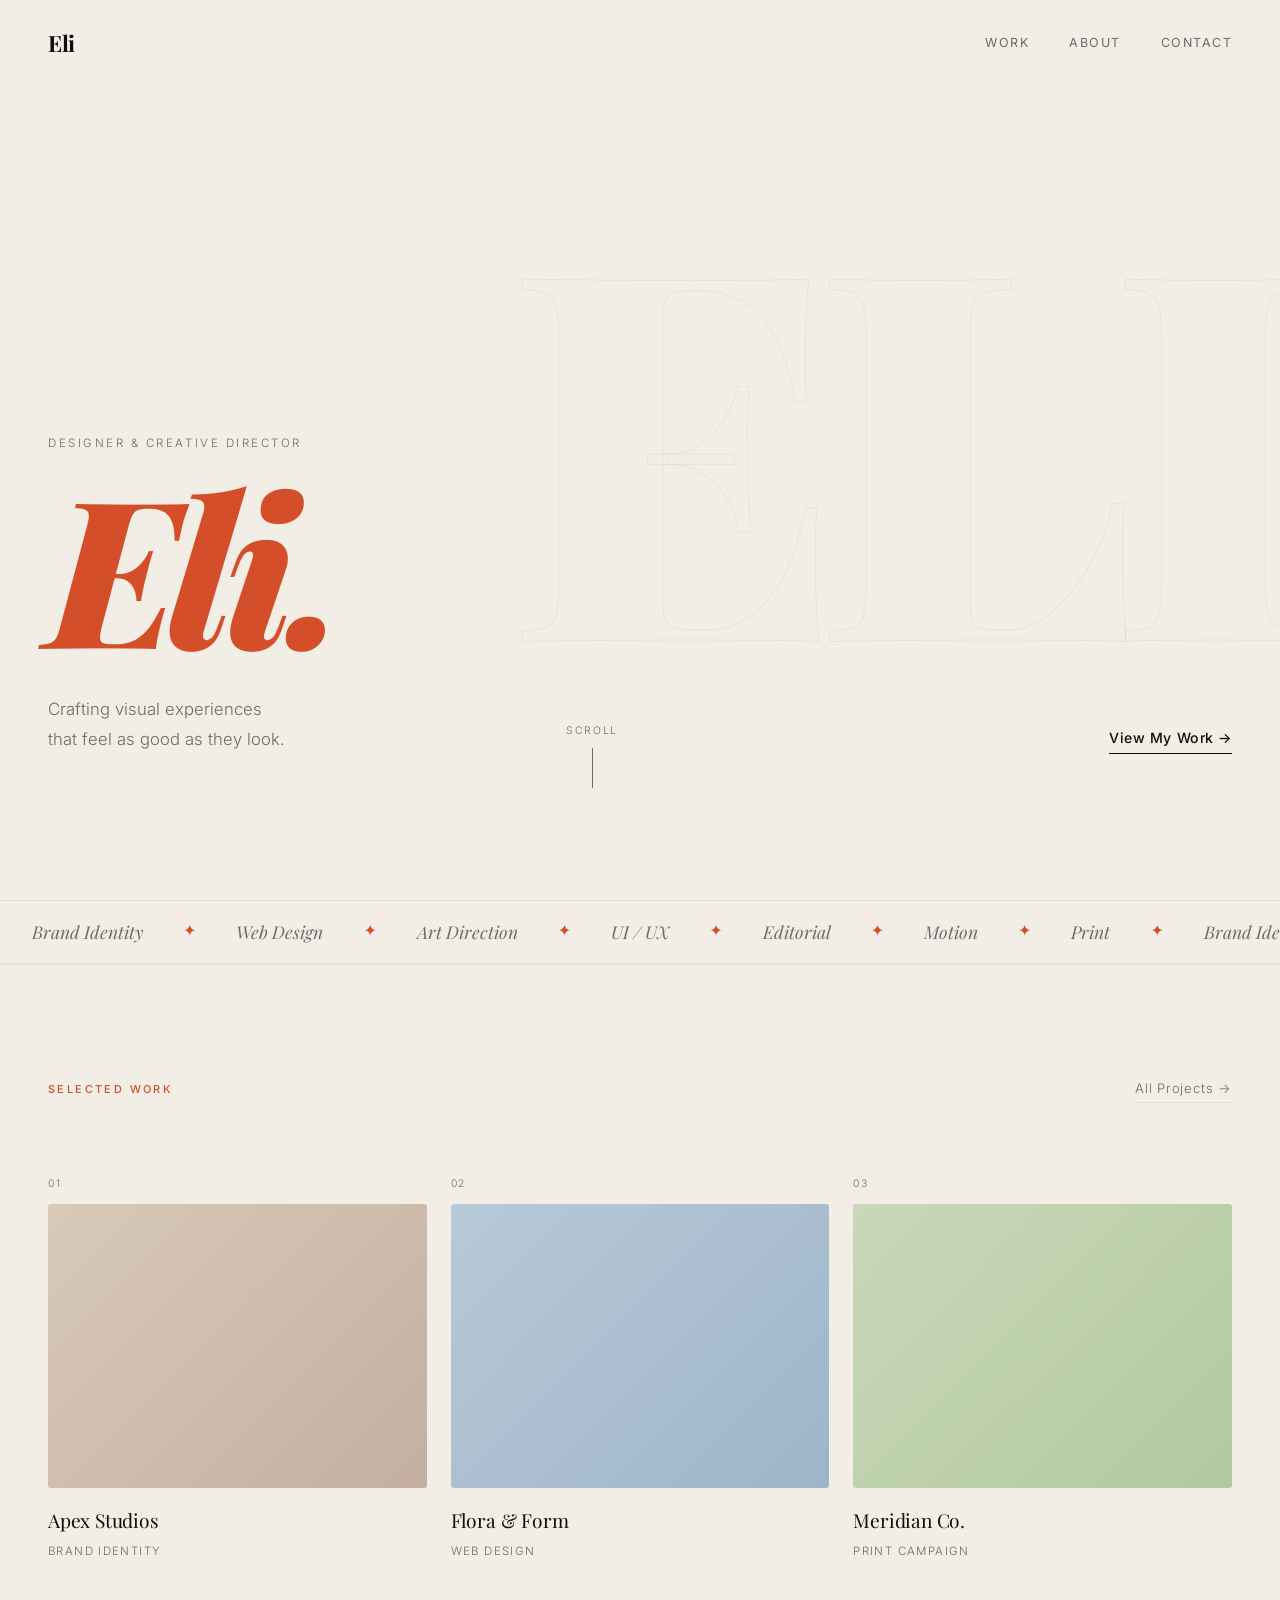
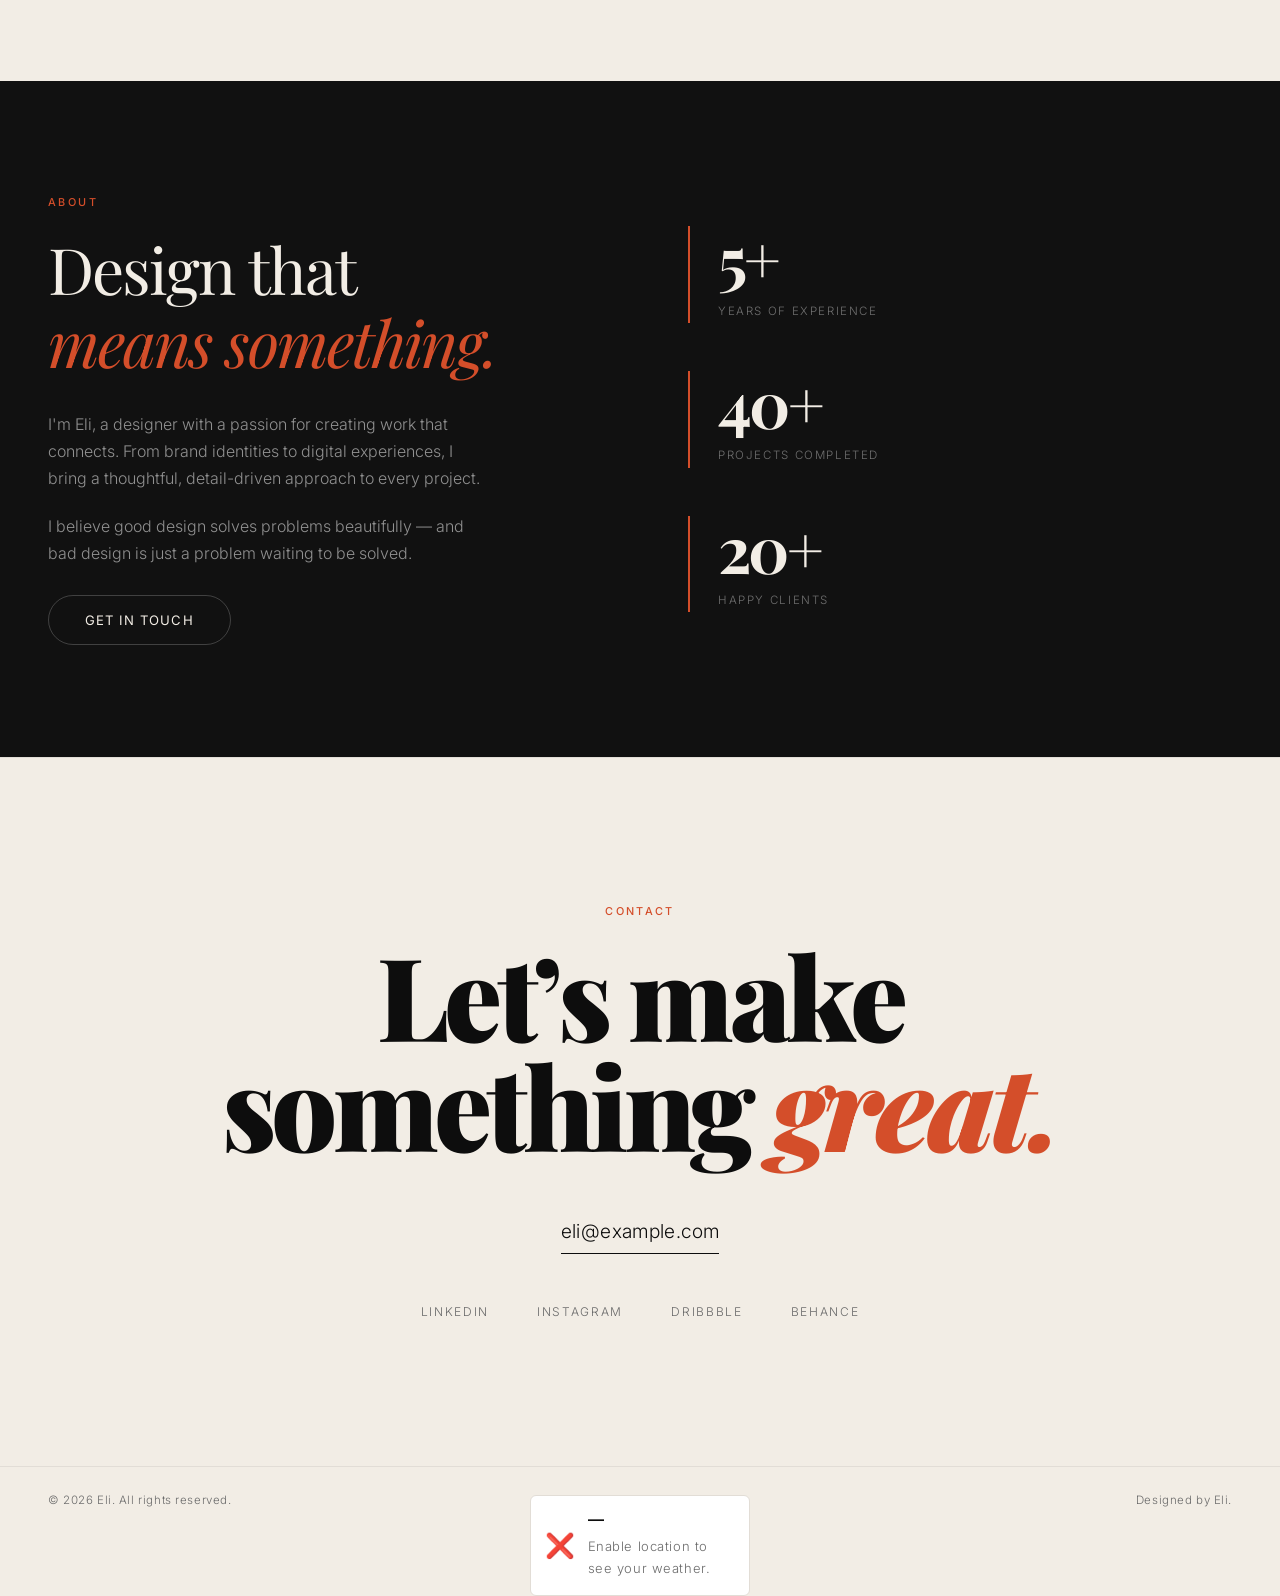
==== commit fe6f1b0c: "Improve geolocation error handling with user-friendly messages" ====
--- a/index.html
+++ b/index.html
@@ -223,7 +223,14 @@
       elMeta.textContent = `Lat ${lat.toFixed(2)}, Lon ${lon.toFixed(2)}`;
     }catch(e){ setError('Unable to fetch weather'); }
   }, (err)=>{
-    setError('Location permission denied');
+    // Friendly fallback messages for geolocation errors
+    if (err && err.code === 1) { // PERMISSION_DENIED
+      setError('Enable location to see your weather.');
+    } else if (err && err.code === 3) { // TIMEOUT
+      setError('Location request timed out');
+    } else {
+      setError('Unable to get location');
+    }
   }, {timeout:10000, maximumAge:600000});
 })();
 </script>
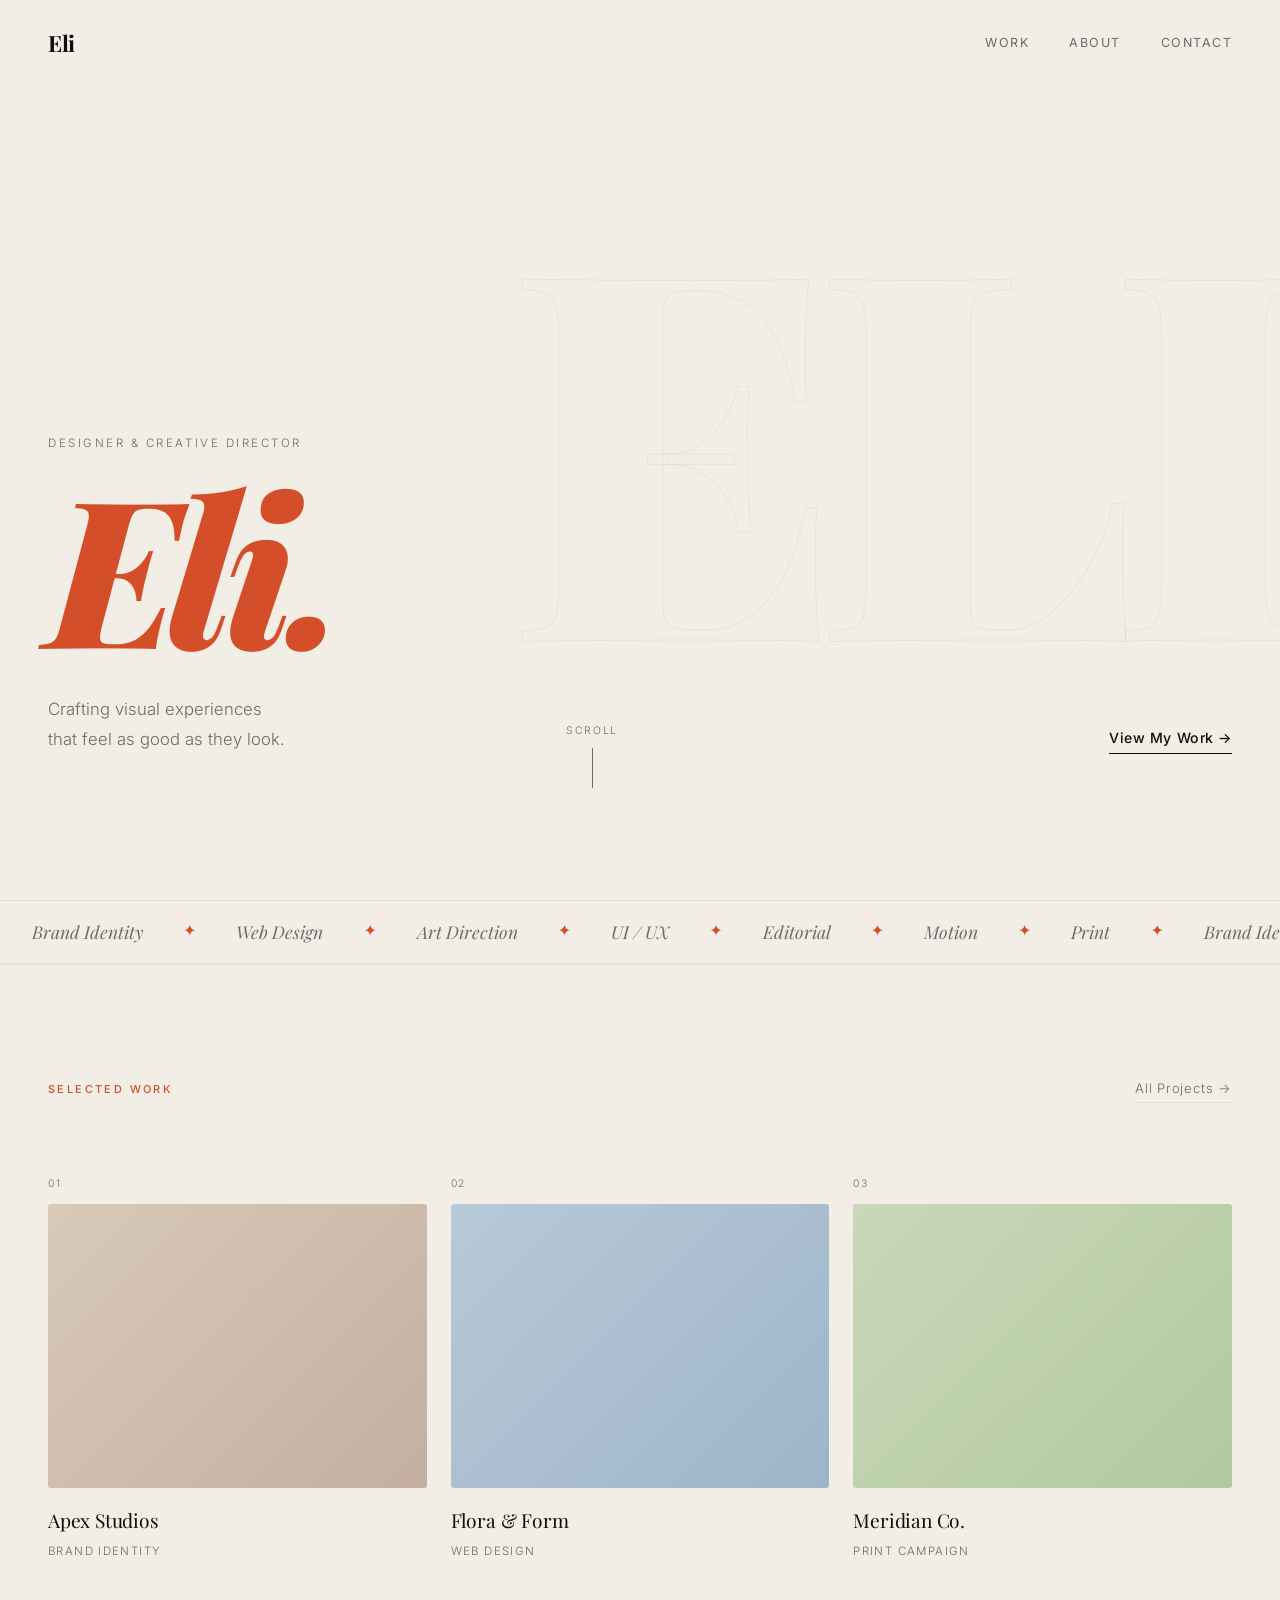
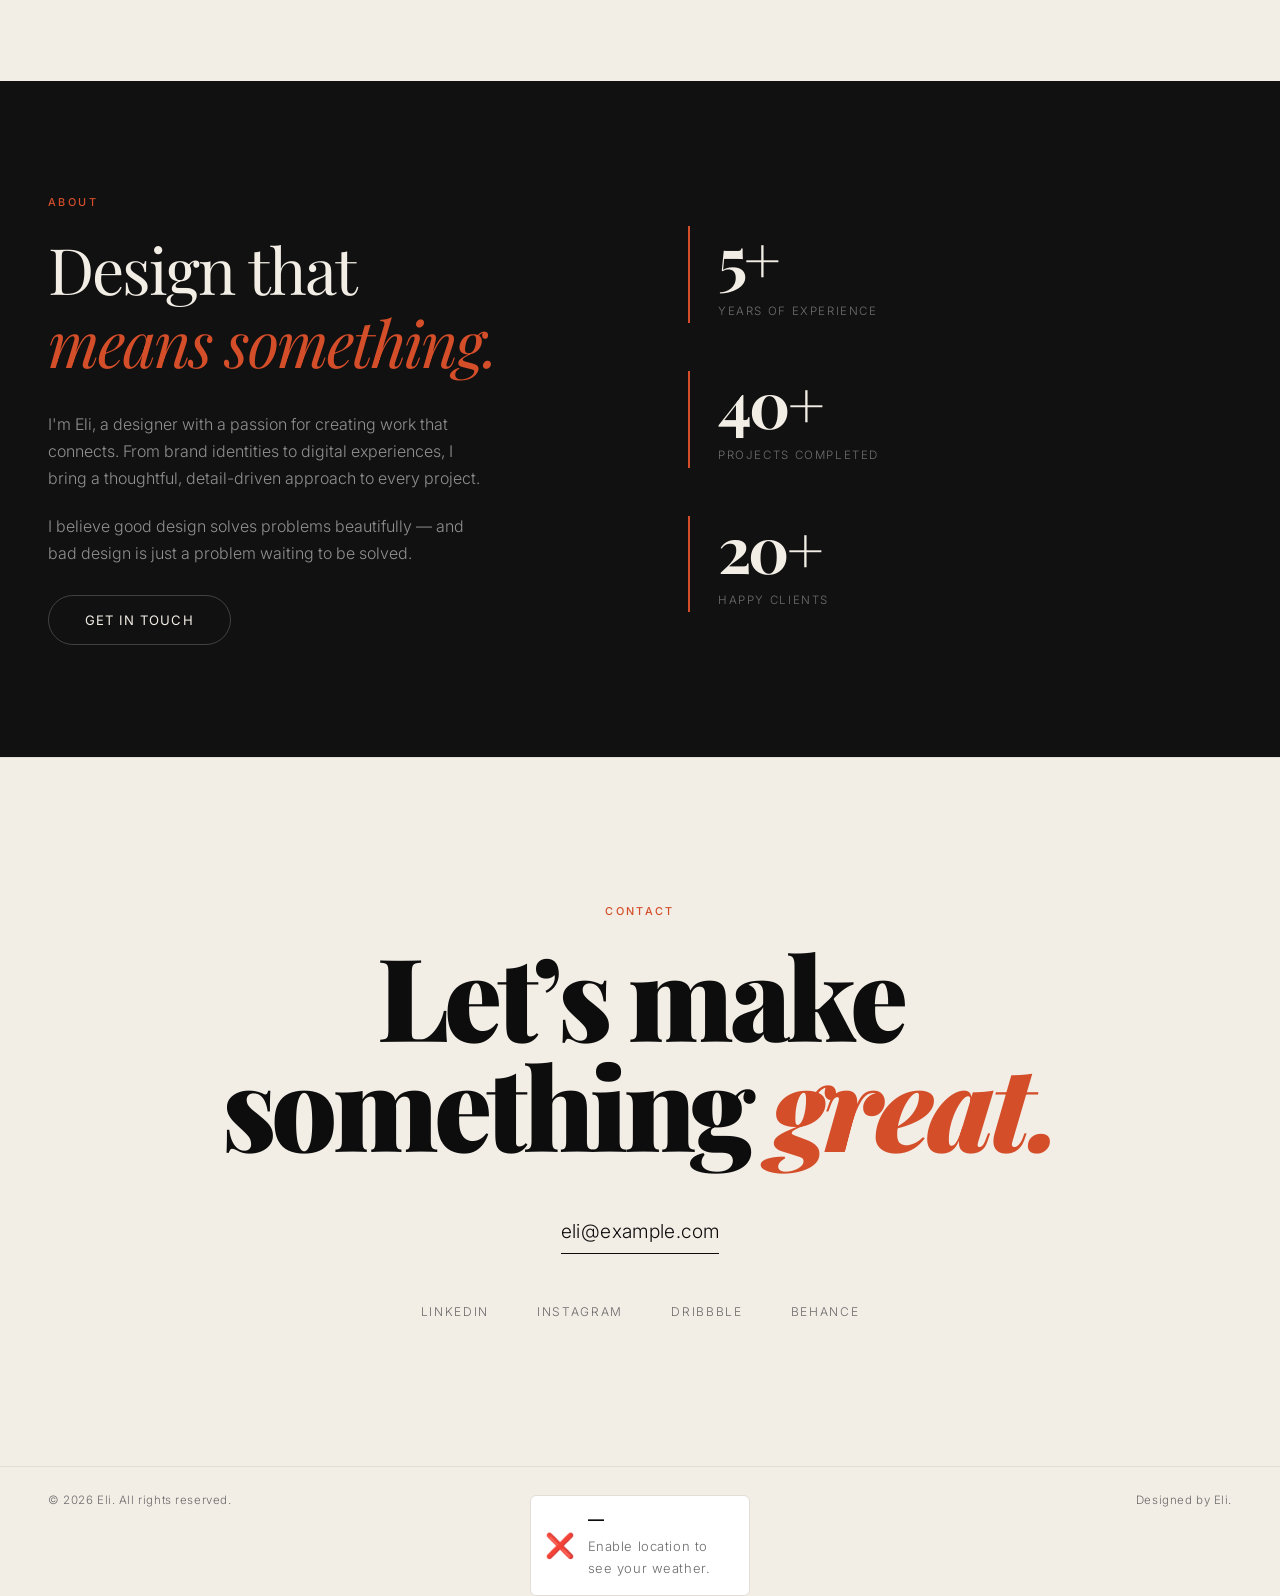
==== commit 4d0036af: "Refactor weather widget styles and move JavaScript to separate file" ====
--- a/index.html
+++ b/index.html
@@ -9,20 +9,6 @@
   <link rel="preconnect" href="https://fonts.gstatic.com" crossorigin>
   <link href="https://fonts.googleapis.com/css2?family=Playfair+Display:ital,wght@0,400;0,700;0,900;1,400;1,700&family=Inter:wght@300;400;500&display=swap" rel="stylesheet">
   <link rel="stylesheet" href="css/style.css">
-  <style>
-    /* Minimal weather styles that reuse site variables for a cohesive look */
-    .weather-card{display:inline-flex;align-items:center;gap:12px;background:var(--white);padding:10px 14px;border-radius:6px;border:1px solid var(--light);font-family:var(--sans);color:var(--black);max-width:220px}
-    .weather-emoji{font-size:24px;line-height:1}
-    .weather-info{display:flex;flex-direction:column}
-    .weather-temp{font-weight:600;font-size:16px}
-    .weather-desc{font-size:13px;color:var(--gray);margin-top:2px}
-    .weather-meta{font-size:11px;color:#909090;margin-top:6px}
-    @media (max-width:720px){.weather-card{max-width:160px;padding:8px 10px}}
-    /* center the widget in the footer on the homepage */
-    .footer{position:relative}
-    .footer .footer-weather{position:absolute;left:50%;top:calc(1.5rem + 4px);transform:translateX(-50%);z-index:2}
-    @media (max-width:720px){.footer .footer-weather{position:static;margin-top:0.75rem;transform:none}}
-  </style>
 </head>
 <body>
 
@@ -169,71 +155,6 @@
       </div>
     </div>
   </footer>
-</body>
-<script>
-// Weather widget: fetches current weather from Open-Meteo using browser geolocation
-(function(){
-  const elTemp = document.getElementById('weather-temp');
-  const elDesc = document.getElementById('weather-desc');
-  const elEmoji = document.getElementById('weather-emoji');
-  const elMeta = document.getElementById('weather-meta');
-
-  function codeToEmoji(code){
-    if(code === 0) return '☀️';
-    if(code >= 1 && code <= 3) return '🌤️';
-    if(code >= 45 && code <= 48) return '🌫️';
-    if((code >= 51 && code <= 67) || (code >= 80 && code <= 82)) return '🌧️';
-    if(code >= 71 && code <= 77) return '❄️';
-    if(code >= 95 && code <= 99) return '⛈️';
-    return '☁️';
-  }
-
-  function codeToDesc(code){
-    if(code === 0) return 'Clear';
-    if(code >= 1 && code <= 3) return 'Partly cloudy';
-    if(code >= 45 && code <= 48) return 'Fog';
-    if((code >= 51 && code <= 67) || (code >= 80 && code <= 82)) return 'Rain';
-    if(code >= 71 && code <= 77) return 'Snow';
-    if(code >= 95 && code <= 99) return 'Thunderstorm';
-    return 'Cloudy';
-  }
-
-  function setLoading(){ elTemp.textContent='—°F'; elDesc.textContent='Loading…'; elEmoji.textContent='⏳'; elMeta.textContent=''; }
-  function setError(msg){ elTemp.textContent='—'; elDesc.textContent=msg; elEmoji.textContent='❌'; elMeta.textContent=''; }
-
-  setLoading();
-
-  if(!navigator.geolocation){ setError('Geolocation not supported'); return; }
-
-  navigator.geolocation.getCurrentPosition(async (pos) => {
-    try{
-      const lat = pos.coords.latitude;
-      const lon = pos.coords.longitude;
-      const url = `https://api.open-meteo.com/v1/forecast?latitude=${lat}&longitude=${lon}&current_weather=true&temperature_unit=fahrenheit&timezone=auto`;
-      const resp = await fetch(url);
-      if(!resp.ok) throw new Error('Network error');
-      const data = await resp.json();
-      const cw = data.current_weather;
-      if(!cw) throw new Error('No current weather');
-      const temp = Math.round(cw.temperature);
-      const code = cw.weathercode;
-      elTemp.textContent = `${temp}°F`;
-      elEmoji.textContent = codeToEmoji(code);
-      elDesc.textContent = codeToDesc(code);
-      elMeta.textContent = `Lat ${lat.toFixed(2)}, Lon ${lon.toFixed(2)}`;
-    }catch(e){ setError('Unable to fetch weather'); }
-  }, (err)=>{
-    // Friendly fallback messages for geolocation errors
-    if (err && err.code === 1) { // PERMISSION_DENIED
-      setError('Enable location to see your weather.');
-    } else if (err && err.code === 3) { // TIMEOUT
-      setError('Location request timed out');
-    } else {
-      setError('Unable to get location');
-    }
-  }, {timeout:10000, maximumAge:600000});
-})();
-</script>
-</body>
+  <script src="js/app.js"></script>
 </body>
 </html>
--- a/css/style.css
+++ b/css/style.css
@@ -998,6 +998,19 @@
   }
 }
 
+/* --- Weather widget styles (moved from index.html) --- */
+.weather-card{display:inline-flex;align-items:center;gap:12px;background:var(--white);padding:10px 14px;border-radius:6px;border:1px solid var(--light);font-family:var(--sans);color:var(--black);max-width:220px}
+.weather-emoji{font-size:24px;line-height:1}
+.weather-info{display:flex;flex-direction:column}
+.weather-temp{font-weight:600;font-size:16px}
+.weather-desc{font-size:13px;color:var(--gray);margin-top:2px}
+.weather-meta{font-size:11px;color:#909090;margin-top:6px}
+@media (max-width:720px){.weather-card{max-width:160px;padding:8px 10px}}
+/* center the widget in the footer on the homepage */
+.footer{position:relative}
+.footer .footer-weather{position:absolute;left:50%;top:calc(1.5rem + 4px);transform:translateX(-50%);z-index:2}
+@media (max-width:720px){.footer .footer-weather{position:static;margin-top:0.75rem;transform:none}}
+
 
 /* ─── RESPONSIVE ─── */
 @media (max-width: 900px) {
